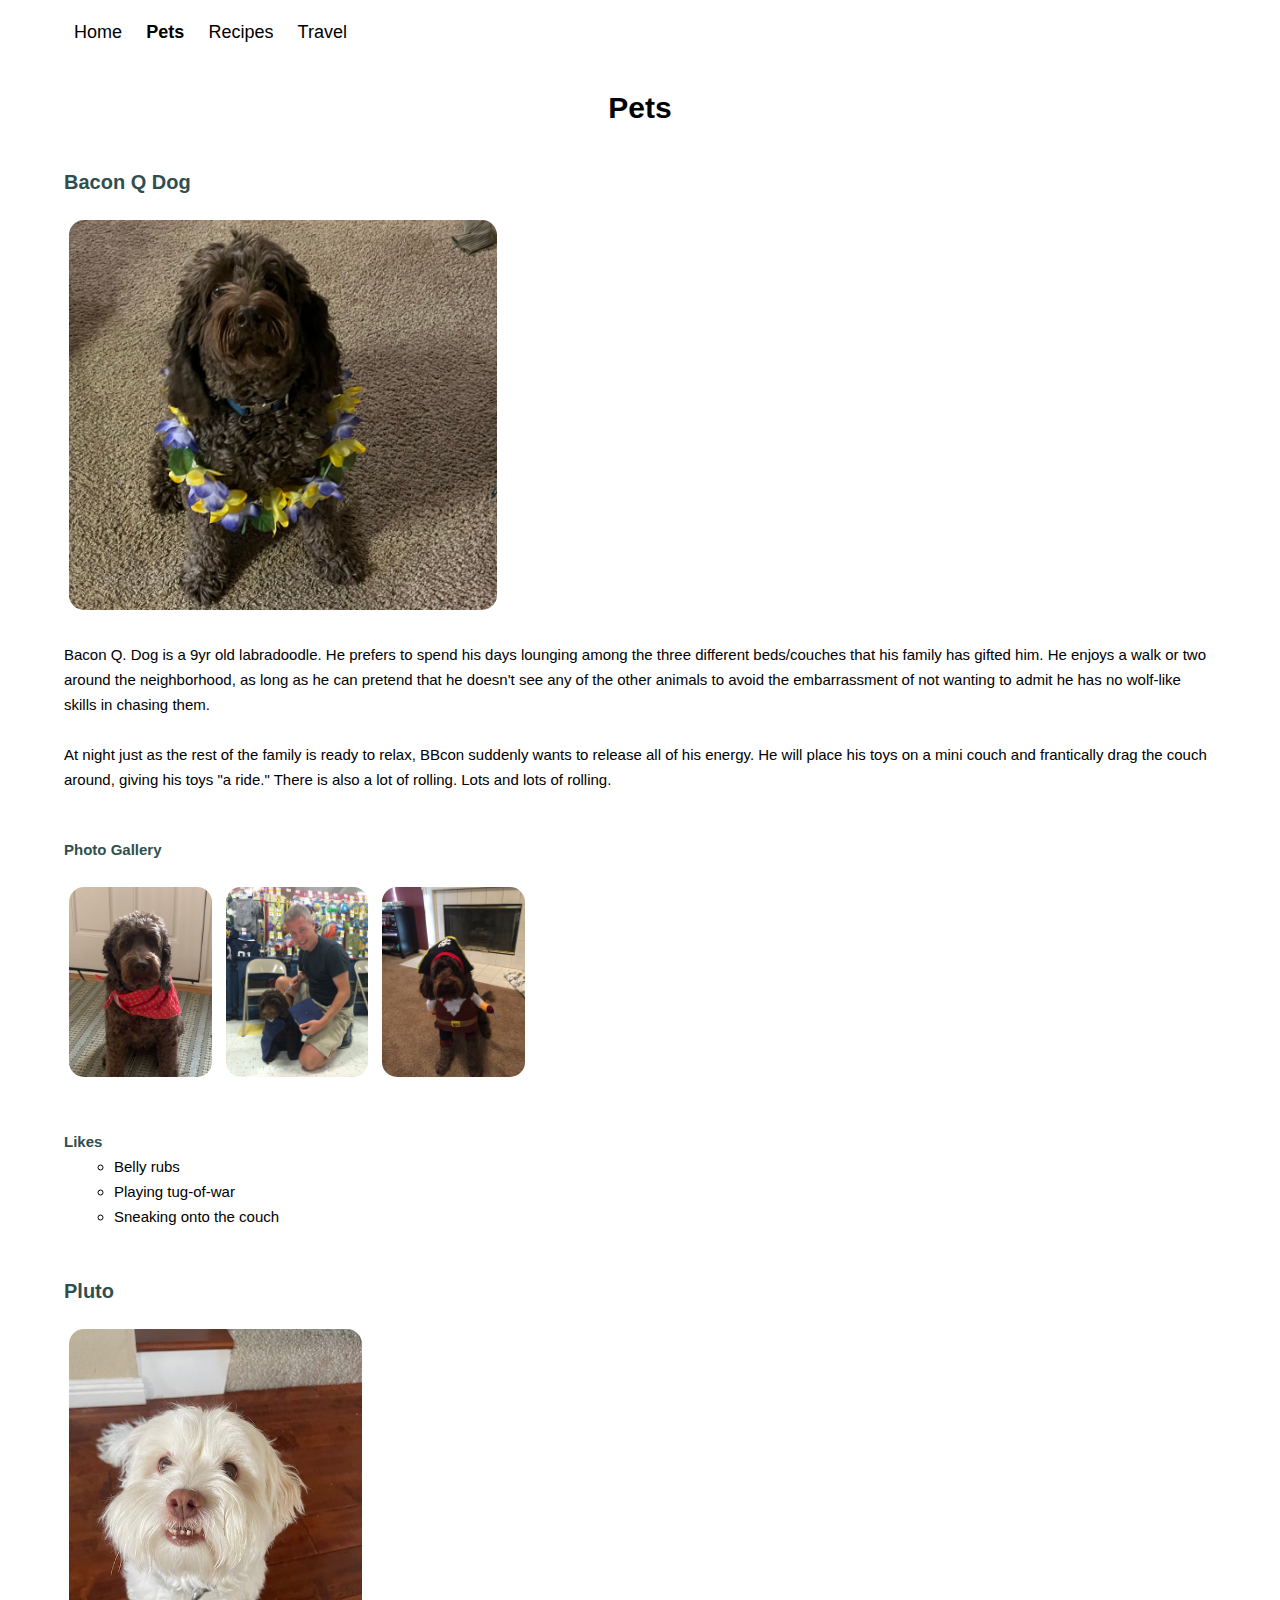
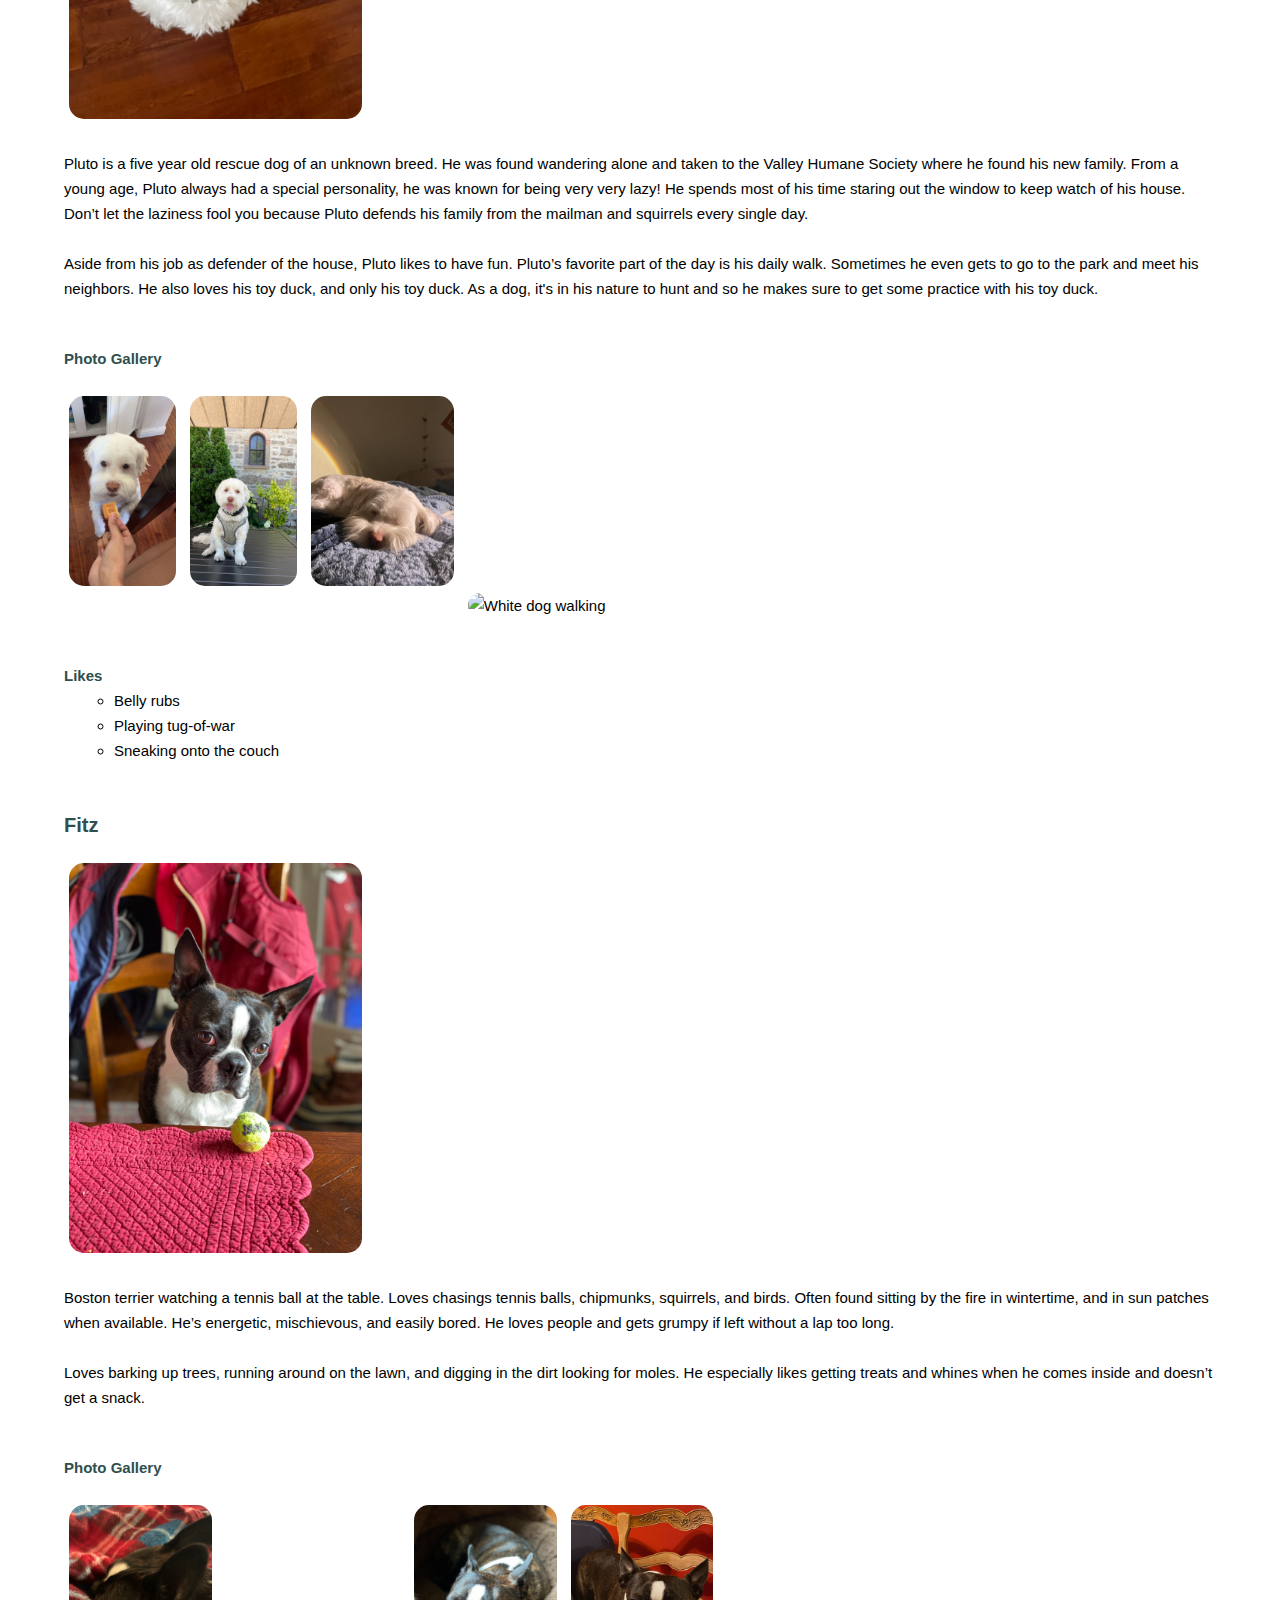
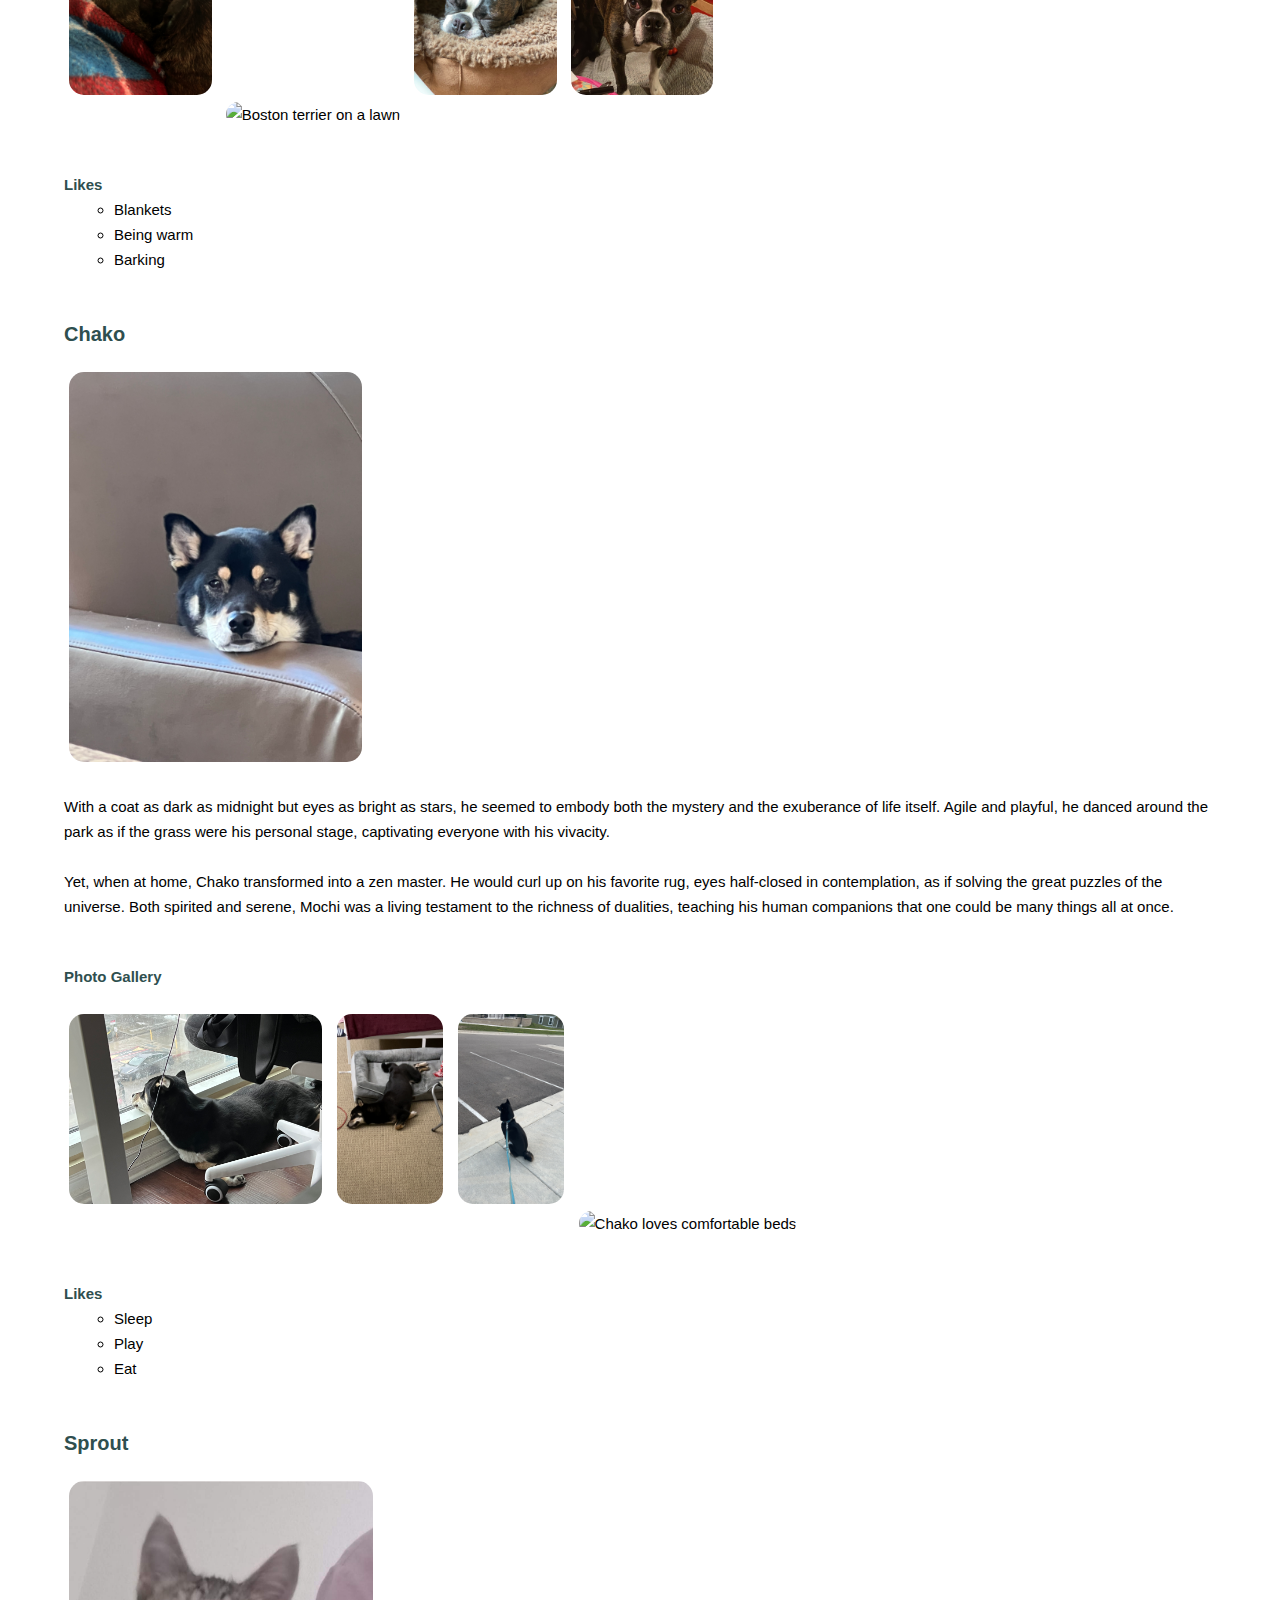
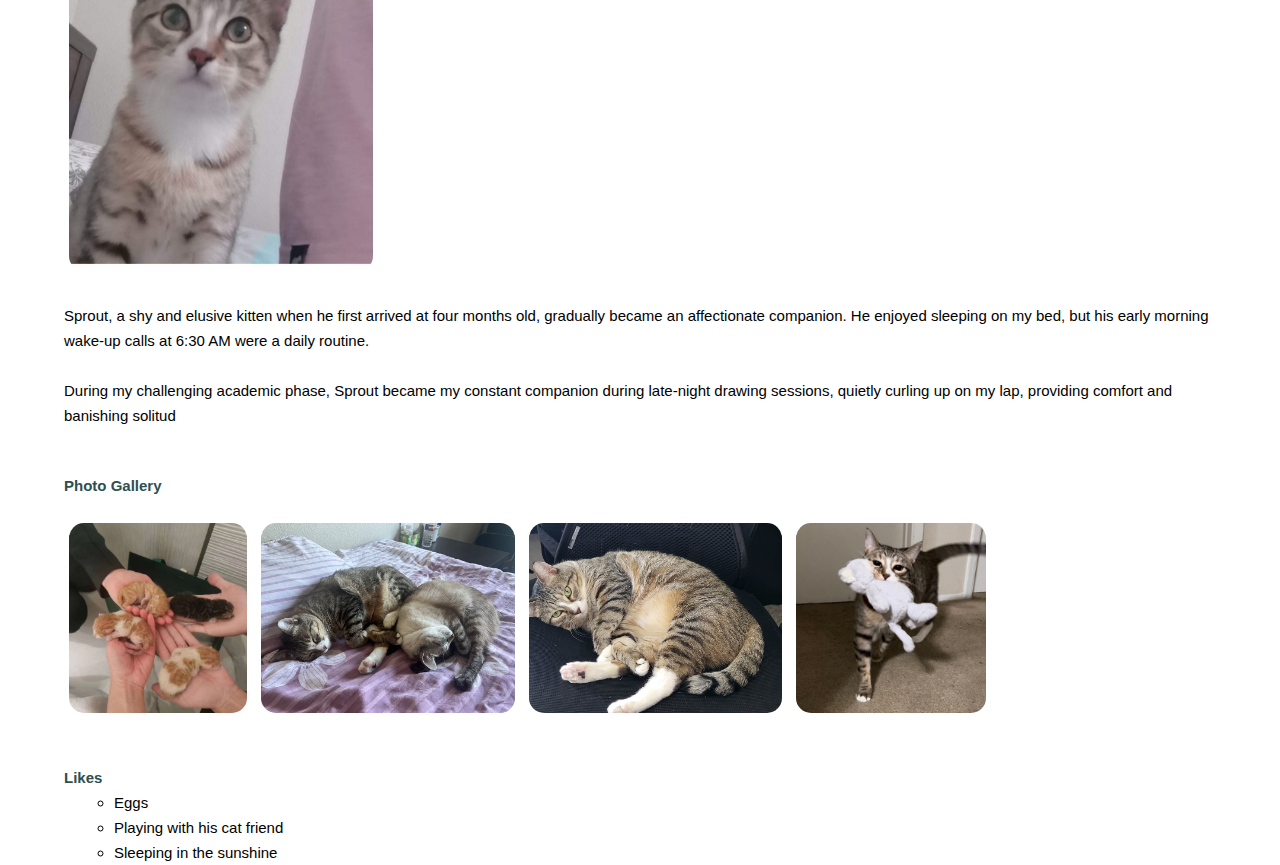
==== pets.html @ c5169501 "Add files via upload" ====
<!DOCTYPE html>
<html lang="en">
<head>
    <meta charset="UTF-8">
    <meta name="viewport" content="width=device-width, initial-scale=1.0">
    <link rel="stylesheet" href="css/reset.css">
    <link rel="stylesheet" href="css/style.css">
    <title>Pets</title>
</head>
<body>
    <header>
        <a href="#main" class="skip">Skip to Main Content</a>
        <nav>
            <ul>
                <li><a href = "index.html">Home</a></li>
                <li><a class="active" href = "pets.html">Pets</a></li>
                <li><a href = "recipes.html">Recipes</a></li>
                <li><a href = "travel.html">Travel</a></li>
            </ul>
        </nav>
    </header>

    <main id="main">
        <h1>Pets</h1>
        <div>
            <h2>Bacon Q Dog</h2>
            <img class="main-img" src="images/bacon.jpg" alt="Brown labradoodle wearing colorful lei">

            <p>Bacon Q. Dog is a 9yr old labradoodle. He prefers to spend his days lounging among the three different beds/couches that his family has gifted him. He enjoys a walk or two around the neighborhood, as long as he can pretend that he doesn't see any of the other animals to avoid the embarrassment of not wanting to admit he has no wolf-like skills in chasing them.</p> 
            <P>At night just as the rest of the family is ready to relax, BBcon suddenly wants to release all of his energy. He will place his toys on a mini couch and frantically drag the couch around, giving his toys "a ride." There is also a lot of rolling. Lots and lots of rolling.</P>
            <h3>Photo Gallery</h3>
            <img src="images/bacon_bandana.JPG" alt = "Brown labradoodle wearing an orange bandana">
            <img src="images/bacon_graduation.JPG" alt="Small labradoodle puppy wearing a graduation cap and gown">
            <img src="images/bacon_halloween.JPG" alt="Brown labradoodle wearing a pirate costume">

            <h3>Likes</h3>
            <ul class="items">
                <li>Belly rubs</li>
                <li>Playing tug-of-war</li>
                <li>Sneaking onto the couch</li>
            </ul>
            <!-- Jackie Wolf -->
        
        </div>

        <div>
            <h2>Pluto</h2>
            <img class="main-img" src="images/pluto.jpg" alt="White dog looking up at camera">

            <p>Pluto is a five year old rescue dog of an unknown breed. He was found wandering alone and taken to the Valley Humane Society where he found his new family. From a young age, Pluto always had a special personality, he was known for being very very lazy! He spends most of his time staring out  the window to keep watch of his house. Don’t let the laziness fool you because Pluto defends his family from the mailman and squirrels every single day.</p> 
            <p>Aside from his job as defender of the house, Pluto likes to have fun. Pluto’s favorite part of the day is his daily walk. Sometimes he even gets to go to the park and meet his neighbors. He also loves his toy duck, and only his toy duck. As a dog, it's in his nature to hunt and so he makes sure to get some practice with his toy duck.</p>
            <h3>Photo Gallery</h3>
            <img src="images/pluto_cookie.JPG" alt = "White dog looking at cookie">
            <img src="images/pluto_sitting.jpg" alt="White dog sitting on bench">
            <img src="images/pluto_sleeping.jpg" alt="White dog sleeping">
            <img src="images/pluto_walk.jpg" alt="White dog walking">

            <h3>Likes</h3>
            <ul class="items">
                <li>Belly rubs</li>
                <li>Playing tug-of-war</li>
                <li>Sneaking onto the couch</li>
            </ul>
        </div>

        <div>
            <h2>Fitz</h2>
            <img class="main-img" src="images/Fitz.jpeg" alt="Boston terrier looking at camera">

            <p>Boston terrier watching a tennis ball at the table.
            Loves chasings tennis balls, chipmunks, squirrels, and birds. Often found sitting by the fire in wintertime, and in
            sun patches when available. He’s energetic, mischievous, and easily bored. He loves people and gets grumpy if left
            without a lap too long.</p> 
            <p>Loves barking up trees, running around on the lawn, and digging in the dirt looking for moles. He especially likes
            getting treats and whines when he comes inside and doesn’t get a snack.</p>
            <h3>Photo Gallery</h3>
            <img src="images/Fitz_laying_in_bed.jpeg" alt = "Boston terrier laying in bed">
            <img src="images/Fitz_on_the_lawn.jpeg" alt="Boston terrier on a lawn">
            <img src="images/Fitz_sleeping.jpeg" alt="Boston terrier sleeping">
            <img src="images/Fitz_standing_on_chair.jpeg" alt="Boston terrier standing on a chair">

            <h3>Likes</h3>
            <ul class="items">
                <li>Blankets</li>
                <li>Being warm</li>
                <li>Barking</li>
            </ul>
        </div>

        <div>
            <h2>Chako</h2>
            <img class="main-img" src="images/Chako1.jpg" alt="Shiba Inu looking at camera">

            <p>With a coat as dark as midnight but eyes as bright as stars, he seemed to embody both the mystery and the exuberance of life itself. Agile and playful, he danced around the park as if the grass were his personal stage, captivating everyone with his vivacity.</p> 
            <p>Yet, when at home, Chako transformed into a zen master. He would curl up on his favorite rug, eyes half-closed in contemplation, as if solving the great puzzles of the universe. Both spirited and serene, Mochi was a living testament to the richness of dualities, teaching his human companions that one could be many things all at once.</p>
            <h3>Photo Gallery</h3>
            <img src="images/Chako2.jpg" alt = "Chako is lazy but still wants to look outside">
            <img src="images/Chako3.jpg" alt= "Chako is so tired and he is having a good night's sleep">
            <img src="images/Chako4.jpg" alt= "Chako doesn’t want to move, so he sits there and watches">
            <img src="images/Chako5.jpg" alt= "Chako loves comfortable beds">

            <h3>Likes</h3>
            <ul class="items">
                <li>Sleep</li>
                <li>Play</li>
                <li>Eat</li>
            </ul>
        </div>
        
        <div>
            <h2>Sprout</h2>
            <img class="main-img" src="images/Sprout.jpg" alt="Cat looking at camera">

            <p>Sprout, a shy and elusive kitten when he first arrived at four months old, gradually became an affectionate companion. He enjoyed sleeping on my bed, but his early morning wake-up calls at 6:30 AM were a daily routine.</p> 
            <p>During my challenging academic phase, Sprout became my constant companion during late-night drawing sessions, quietly curling up on my lap, providing comfort and banishing solitud</p>
            <h3>Photo Gallery</h3>
            <img src="images/Sprout_Baby.jpg" alt = "Photos of Sprout when he was born with his siblings">
            <img src="images/Sprout_brothers.jpg" alt= "Sprout with his brother cats">
            <img src="images/Sprout_lying.jpg" alt= "He likes lying and sleeping in my chair and he doesn't like that I always work at night">
            <img src="images/Sprout_toy.jpg" alt= "He likes to share his favorite toy with me, carrying it and offering it to me">

            <h3>Likes</h3>
            <ul class="items">
                <li>Eggs</li>
                <li>Playing with his cat friend</li>
                <li>Sleeping in the sunshine</li>
            </ul>
        </div>

    </main>
    
    <footer></footer>
</body>
</html>
---- css/style.css ----
.skip{
    left: 50%;
    position: absolute;
    transform: translateY(-200%);
}

.skip{
    height: 30px;
    left: 50%;
    padding: 8px;
    position: absolute;
    transform: translateY(-200%);
    transition: transform 0.3s;
}

.skip:focus{
    transform: translateY(0%);
}

nav{
    margin-top: 20px;
}

nav ul li{
    display: inline;
    padding: 3px 10px 3px 10px;
    margin: 5px 0px 5px 0px;
    font-size: 18px;
}

nav ul li:hover{
    color: #2c9e9e;
}

.active{
    font-weight: bold;
}

body{
    margin-left: 5%;
    margin-right: 5%;
    font-size: 15px;
    font-family: "Century Gothic", Arial, Helvetica, sans-serif;
    line-height: 25px;
}

h1{
    font-size: 30px;
    font-weight: bold;
    font-family: "Century Gothic", Arial, Helvetica, sans-serif;
    text-align: center;
    margin-top: 50px;
}

h2{
    font-size: 20px;
    font-weight: bold;
    font-family: "Century Gothic", Arial, Helvetica, sans-serif;
    color:darkslategray;
    margin-top: 50px;
}

h3{
    font-size: 15px;
    font-weight: bold;
    font-family: "Century Gothic", Arial, Helvetica, sans-serif;
    color:#2f4f4f;
    margin-top: 20px;
}

p{
    font-size: 15px;
    font-family: "Century Gothic", Arial, Helvetica, sans-serif;
    line-height: 25px;
    padding-bottom: 25px;
}

img{
    padding: 5px;
    margin: 20px 0px 20px 0px;
    border-radius: 20px;
    height: 200px;
}

.main-img{
    padding: 5px;
    margin: 20px 0px 20px 0px;
    border-radius: 20px;
    height: 400px;
}

.items{
    margin-left: 50px;
    list-style-type: circle;
}

.home-img{
    padding: 5px;
    margin: 30px 0px 30px 0px;
    border-radius: 20px;
    height: 300px;
}
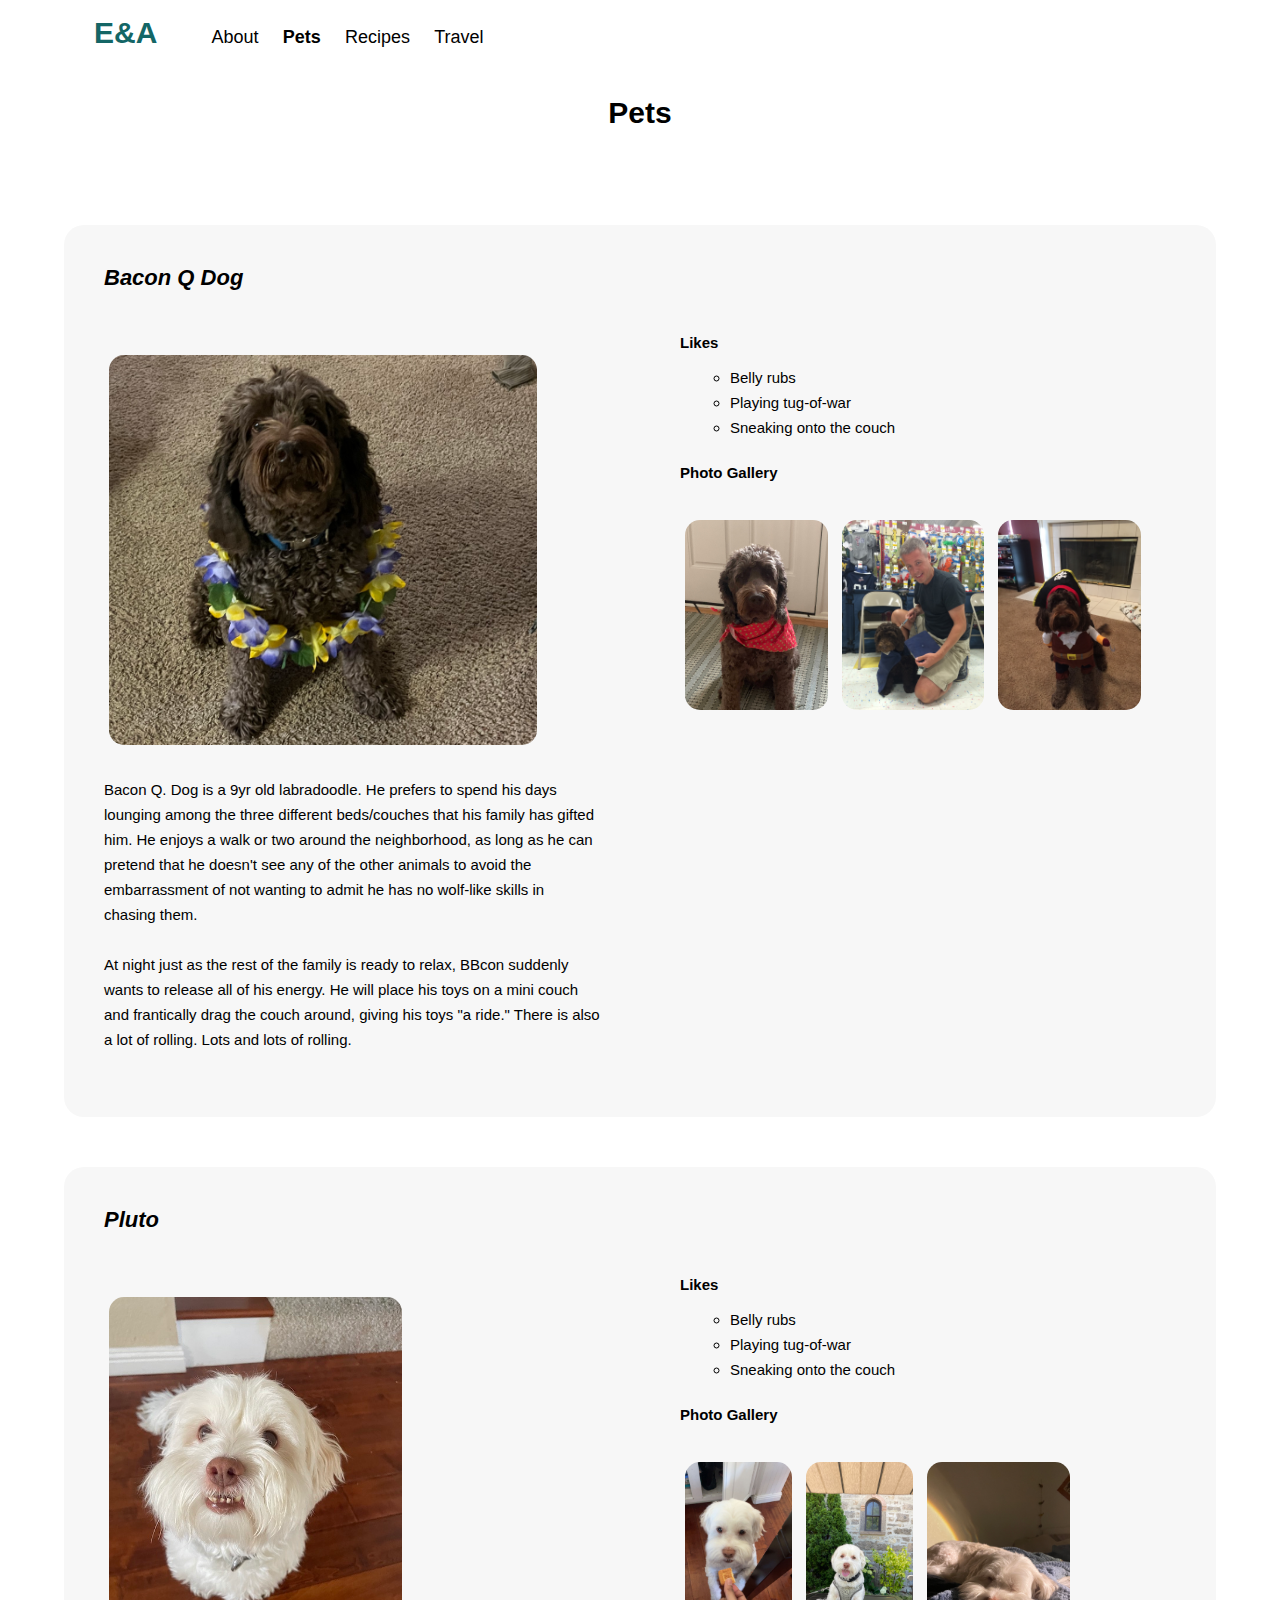
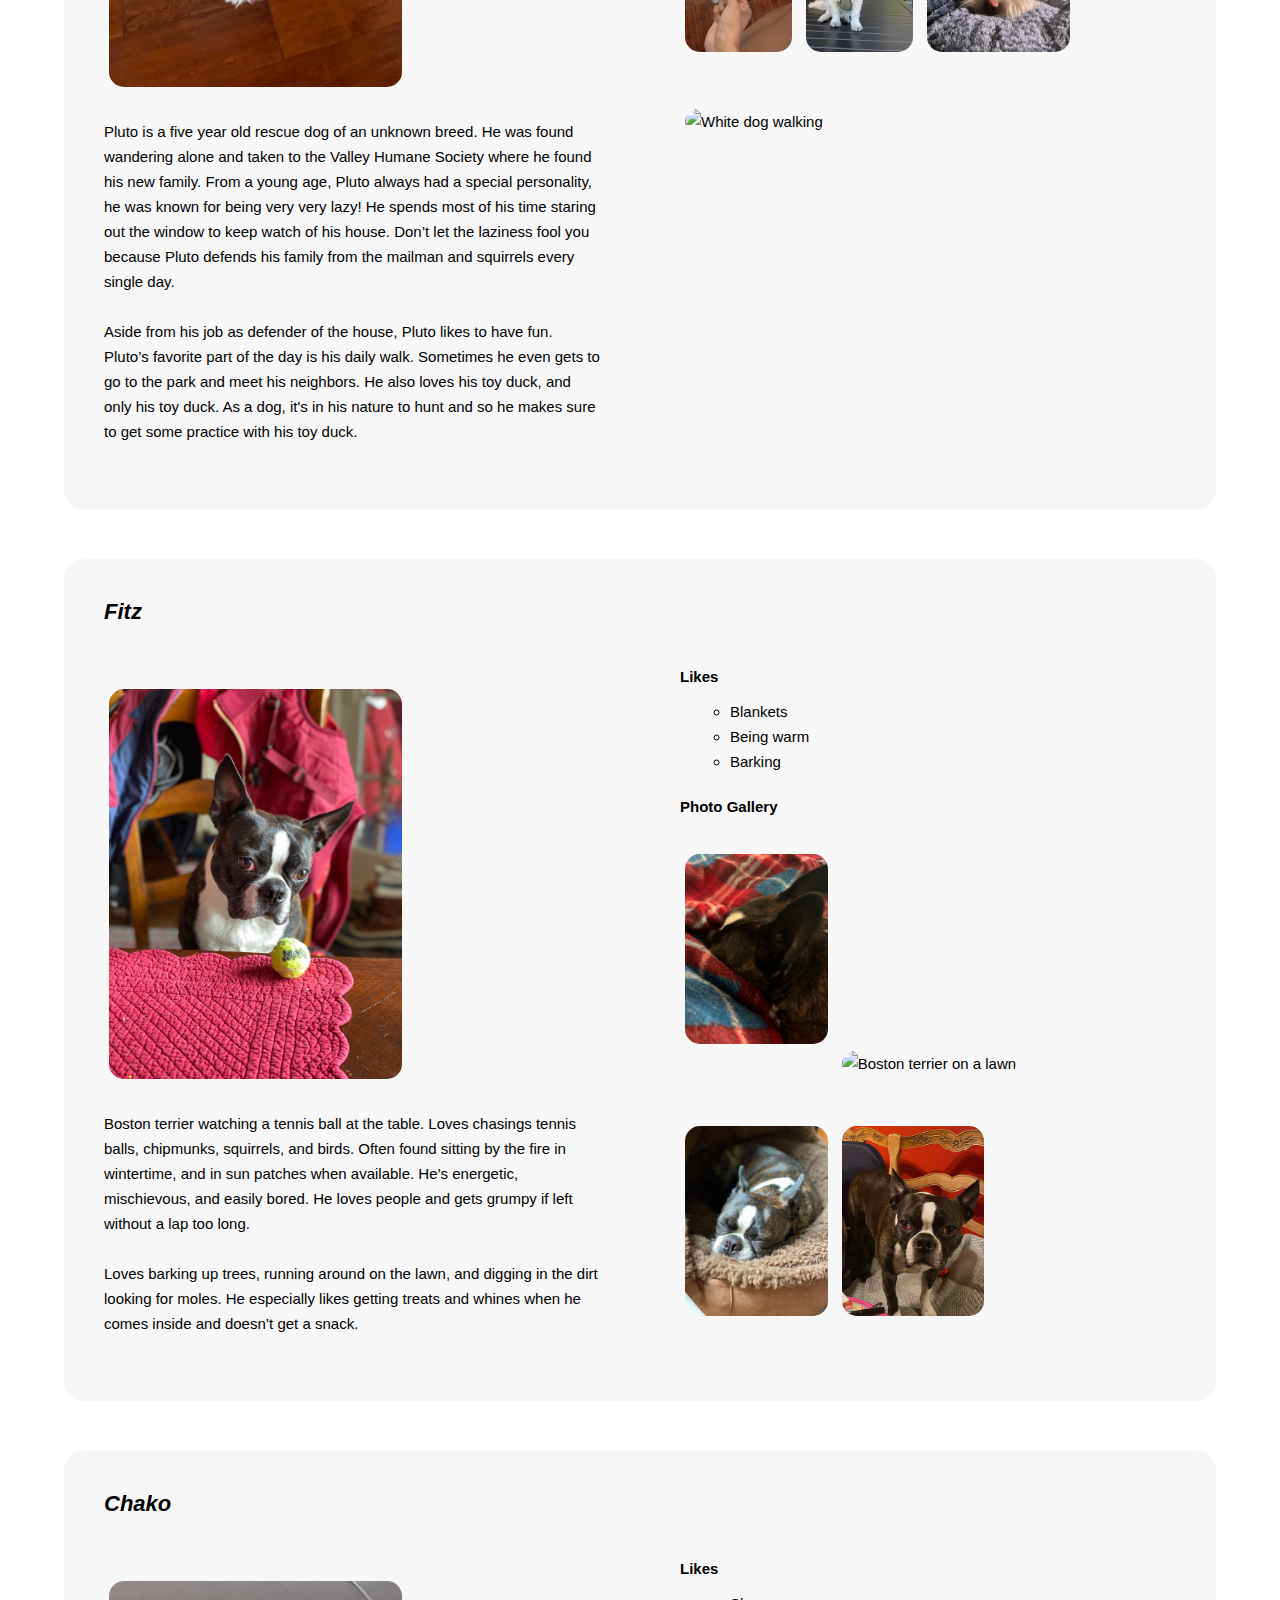
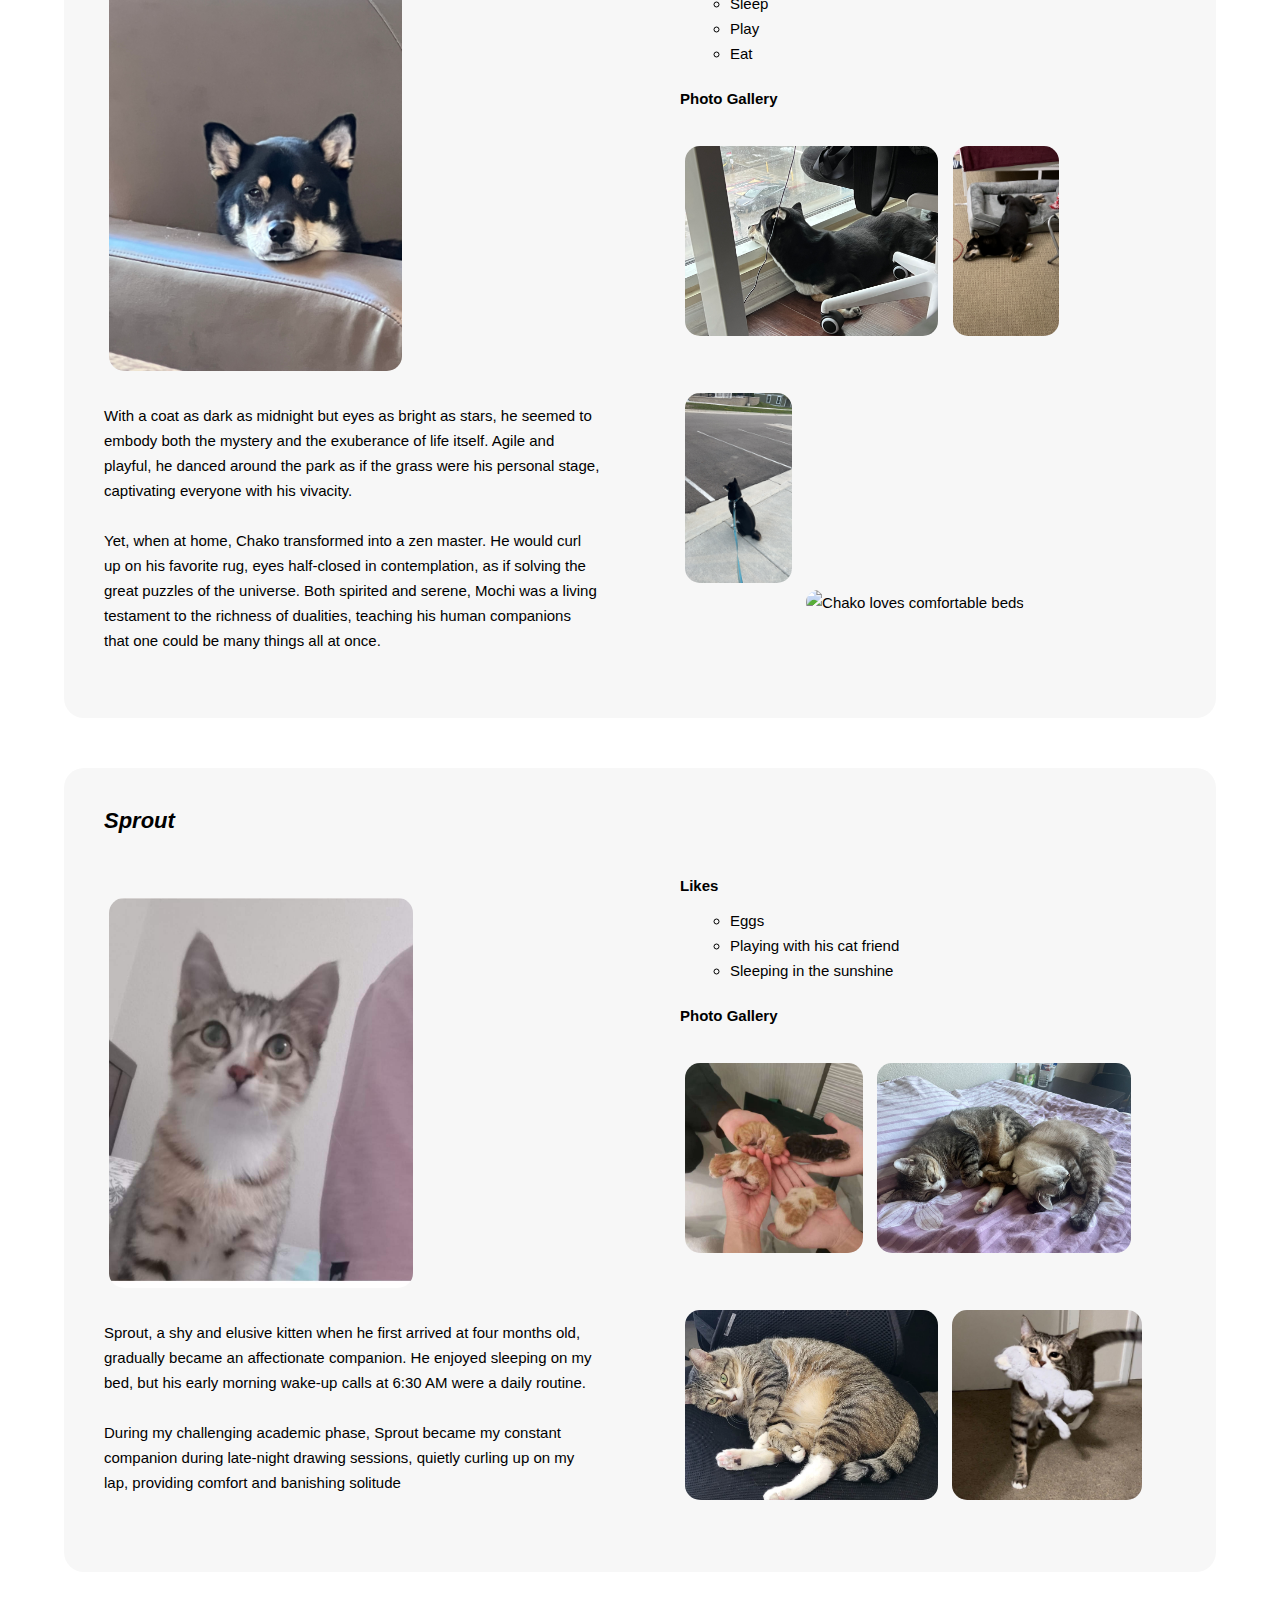
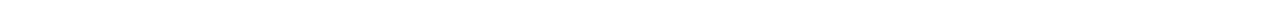
==== commit 1ebee24c: "Add files via upload" ====
--- a/pets.html
+++ b/pets.html
@@ -12,7 +12,8 @@
         <a href="#main" class="skip">Skip to Main Content</a>
         <nav>
             <ul>
-                <li><a href = "index.html">Home</a></li>
+                <li><a class="logo" href = "index.html">E&A</a></li>
+                <li><a href = "index.html">About</a></li>
                 <li><a class="active" href = "pets.html">Pets</a></li>
                 <li><a href = "recipes.html">Recipes</a></li>
                 <li><a href = "travel.html">Travel</a></li>
@@ -22,109 +23,145 @@
 
     <main id="main">
         <h1>Pets</h1>
-        <div>
-            <h2>Bacon Q Dog</h2>
-            <img class="main-img" src="images/bacon.jpg" alt="Brown labradoodle wearing colorful lei">
 
-            <p>Bacon Q. Dog is a 9yr old labradoodle. He prefers to spend his days lounging among the three different beds/couches that his family has gifted him. He enjoys a walk or two around the neighborhood, as long as he can pretend that he doesn't see any of the other animals to avoid the embarrassment of not wanting to admit he has no wolf-like skills in chasing them.</p> 
-            <P>At night just as the rest of the family is ready to relax, BBcon suddenly wants to release all of his energy. He will place his toys on a mini couch and frantically drag the couch around, giving his toys "a ride." There is also a lot of rolling. Lots and lots of rolling.</P>
-            <h3>Photo Gallery</h3>
-            <img src="images/bacon_bandana.JPG" alt = "Brown labradoodle wearing an orange bandana">
-            <img src="images/bacon_graduation.JPG" alt="Small labradoodle puppy wearing a graduation cap and gown">
-            <img src="images/bacon_halloween.JPG" alt="Brown labradoodle wearing a pirate costume">
+        <div class="grid-container">
+            <div class="grid-header">
+                <h2>Bacon Q Dog</h2>
+            </div>
 
-            <h3>Likes</h3>
-            <ul class="items">
-                <li>Belly rubs</li>
-                <li>Playing tug-of-war</li>
-                <li>Sneaking onto the couch</li>
-            </ul>
-            <!-- Jackie Wolf -->
-        
+            <div class="grid-item">
+                <img class="main-img" src="images/bacon.jpg" alt="Brown labradoodle wearing colorful lei">
+
+                <p>Bacon Q. Dog is a 9yr old labradoodle. He prefers to spend his days lounging among the three different beds/couches that his family has gifted him. He enjoys a walk or two around the neighborhood, as long as he can pretend that he doesn't see any of the other animals to avoid the embarrassment of not wanting to admit he has no wolf-like skills in chasing them.</p> 
+                <P>At night just as the rest of the family is ready to relax, BBcon suddenly wants to release all of his energy. He will place his toys on a mini couch and frantically drag the couch around, giving his toys "a ride." There is also a lot of rolling. Lots and lots of rolling.</P>
+            </div>
+
+            <div class="grid-item">
+                <h3>Likes</h3>
+                    <ul class="items">
+                        <li>Belly rubs</li>
+                        <li>Playing tug-of-war</li>
+                        <li>Sneaking onto the couch</li>
+                    </ul>   
+            
+                <h3>Photo Gallery</h3>
+                    <img src="images/bacon_bandana.JPG" alt = "Brown labradoodle wearing an orange bandana">
+                    <img src="images/bacon_graduation.JPG" alt="Small labradoodle puppy wearing a graduation cap and gown">
+                    <img src="images/bacon_halloween.JPG" alt="Brown labradoodle wearing a pirate costume">
+            </div>                 
         </div>
 
-        <div>
-            <h2>Pluto</h2>
-            <img class="main-img" src="images/pluto.jpg" alt="White dog looking up at camera">
+        <div class="grid-container" id="pluto">
+            <div class="grid-header">
+                <h2>Pluto</h2>
+            </div>
 
-            <p>Pluto is a five year old rescue dog of an unknown breed. He was found wandering alone and taken to the Valley Humane Society where he found his new family. From a young age, Pluto always had a special personality, he was known for being very very lazy! He spends most of his time staring out  the window to keep watch of his house. Don’t let the laziness fool you because Pluto defends his family from the mailman and squirrels every single day.</p> 
-            <p>Aside from his job as defender of the house, Pluto likes to have fun. Pluto’s favorite part of the day is his daily walk. Sometimes he even gets to go to the park and meet his neighbors. He also loves his toy duck, and only his toy duck. As a dog, it's in his nature to hunt and so he makes sure to get some practice with his toy duck.</p>
-            <h3>Photo Gallery</h3>
-            <img src="images/pluto_cookie.JPG" alt = "White dog looking at cookie">
-            <img src="images/pluto_sitting.jpg" alt="White dog sitting on bench">
-            <img src="images/pluto_sleeping.jpg" alt="White dog sleeping">
-            <img src="images/pluto_walk.jpg" alt="White dog walking">
+            <div class="grid-item">
+                <img class="main-img" src="images/pluto.jpg" alt="White dog looking up at camera">
 
-            <h3>Likes</h3>
-            <ul class="items">
-                <li>Belly rubs</li>
-                <li>Playing tug-of-war</li>
-                <li>Sneaking onto the couch</li>
-            </ul>
+                <p>Pluto is a five year old rescue dog of an unknown breed. He was found wandering alone and taken to the Valley Humane Society where he found his new family. From a young age, Pluto always had a special personality, he was known for being very very lazy! He spends most of his time staring out  the window to keep watch of his house. Don’t let the laziness fool you because Pluto defends his family from the mailman and squirrels every single day.</p> 
+                <p>Aside from his job as defender of the house, Pluto likes to have fun. Pluto’s favorite part of the day is his daily walk. Sometimes he even gets to go to the park and meet his neighbors. He also loves his toy duck, and only his toy duck. As a dog, it's in his nature to hunt and so he makes sure to get some practice with his toy duck.</p>
+            </div>
+
+            <div class="grid-item">
+                <h3>Likes</h3>
+                    <ul class="items">
+                        <li>Belly rubs</li>
+                        <li>Playing tug-of-war</li>
+                        <li>Sneaking onto the couch</li>
+                    </ul>
+
+                <h3>Photo Gallery</h3>
+                    <img src="images/pluto_cookie.JPG" alt = "White dog looking at cookie">
+                    <img src="images/pluto_sitting.jpg" alt="White dog sitting on bench">
+                    <img src="images/pluto_sleeping.jpg" alt="White dog sleeping">
+                    <img src="images/pluto_walk.jpg" alt="White dog walking">
+            </div>
         </div>
 
-        <div>
-            <h2>Fitz</h2>
-            <img class="main-img" src="images/Fitz.jpeg" alt="Boston terrier looking at camera">
+        <div class="grid-container">
+            <div class="grid-header">
+                <h2>Fitz</h2>
+            </div>
 
-            <p>Boston terrier watching a tennis ball at the table.
-            Loves chasings tennis balls, chipmunks, squirrels, and birds. Often found sitting by the fire in wintertime, and in
-            sun patches when available. He’s energetic, mischievous, and easily bored. He loves people and gets grumpy if left
-            without a lap too long.</p> 
-            <p>Loves barking up trees, running around on the lawn, and digging in the dirt looking for moles. He especially likes
-            getting treats and whines when he comes inside and doesn’t get a snack.</p>
-            <h3>Photo Gallery</h3>
-            <img src="images/Fitz_laying_in_bed.jpeg" alt = "Boston terrier laying in bed">
-            <img src="images/Fitz_on_the_lawn.jpeg" alt="Boston terrier on a lawn">
-            <img src="images/Fitz_sleeping.jpeg" alt="Boston terrier sleeping">
-            <img src="images/Fitz_standing_on_chair.jpeg" alt="Boston terrier standing on a chair">
+            <div class="grid-item">
+                <img class="main-img" src="images/Fitz.jpeg" alt="Boston terrier looking at camera">
 
-            <h3>Likes</h3>
-            <ul class="items">
-                <li>Blankets</li>
-                <li>Being warm</li>
-                <li>Barking</li>
-            </ul>
+                <p>Boston terrier watching a tennis ball at the table.
+                Loves chasings tennis balls, chipmunks, squirrels, and birds. Often found sitting by the fire in wintertime, and in
+                sun patches when available. He’s energetic, mischievous, and easily bored. He loves people and gets grumpy if left
+                without a lap too long.</p> 
+                <p>Loves barking up trees, running around on the lawn, and digging in the dirt looking for moles. He especially likes
+                getting treats and whines when he comes inside and doesn’t get a snack.</p>
+            </div>
+
+            <div class="grid-item">
+                <h3>Likes</h3>
+                    <ul class="items">
+                        <li>Blankets</li>
+                        <li>Being warm</li>
+                        <li>Barking</li>
+                    </ul>
+                <h3>Photo Gallery</h3>
+                    <img src="images/Fitz_laying_in_bed.jpeg" alt = "Boston terrier laying in bed">
+                    <img src="images/Fitz_on_the_lawn.jpeg" alt="Boston terrier on a lawn">
+                    <img src="images/Fitz_sleeping.jpeg" alt="Boston terrier sleeping">
+                    <img src="images/Fitz_standing_on_chair.jpeg" alt="Boston terrier standing on a chair">
+            </div>
         </div>
 
-        <div>
-            <h2>Chako</h2>
-            <img class="main-img" src="images/Chako1.jpg" alt="Shiba Inu looking at camera">
+        <div class="grid-container">
+            <div class="grid-header">
+                <h2>Chako</h2>
+            </div>
 
-            <p>With a coat as dark as midnight but eyes as bright as stars, he seemed to embody both the mystery and the exuberance of life itself. Agile and playful, he danced around the park as if the grass were his personal stage, captivating everyone with his vivacity.</p> 
-            <p>Yet, when at home, Chako transformed into a zen master. He would curl up on his favorite rug, eyes half-closed in contemplation, as if solving the great puzzles of the universe. Both spirited and serene, Mochi was a living testament to the richness of dualities, teaching his human companions that one could be many things all at once.</p>
-            <h3>Photo Gallery</h3>
-            <img src="images/Chako2.jpg" alt = "Chako is lazy but still wants to look outside">
-            <img src="images/Chako3.jpg" alt= "Chako is so tired and he is having a good night's sleep">
-            <img src="images/Chako4.jpg" alt= "Chako doesn’t want to move, so he sits there and watches">
-            <img src="images/Chako5.jpg" alt= "Chako loves comfortable beds">
+            <div class="grid-item">
+                <img class="main-img" src="images/Chako1.jpg" alt="Shiba Inu looking at camera">
 
-            <h3>Likes</h3>
-            <ul class="items">
-                <li>Sleep</li>
-                <li>Play</li>
-                <li>Eat</li>
-            </ul>
+                <p>With a coat as dark as midnight but eyes as bright as stars, he seemed to embody both the mystery and the exuberance of life itself. Agile and playful, he danced around the park as if the grass were his personal stage, captivating everyone with his vivacity.</p> 
+                <p>Yet, when at home, Chako transformed into a zen master. He would curl up on his favorite rug, eyes half-closed in contemplation, as if solving the great puzzles of the universe. Both spirited and serene, Mochi was a living testament to the richness of dualities, teaching his human companions that one could be many things all at once.</p>
+            </div>
+
+            <div class="grid-item">
+                <h3>Likes</h3>
+                    <ul class="items">
+                        <li>Sleep</li>
+                        <li>Play</li>
+                        <li>Eat</li>
+                    </ul>
+                <h3>Photo Gallery</h3>
+                    <img src="images/Chako2.jpg" alt = "Chako is lazy but still wants to look outside">
+                    <img src="images/Chako3.jpg" alt= "Chako is so tired and he is having a good night's sleep">
+                    <img src="images/Chako4.jpg" alt= "Chako doesn’t want to move, so he sits there and watches">
+                    <img src="images/Chako5.jpg" alt= "Chako loves comfortable beds">
+            </div>
         </div>
         
-        <div>
-            <h2>Sprout</h2>
-            <img class="main-img" src="images/Sprout.jpg" alt="Cat looking at camera">
+        <div class="grid-container">
+            <div class="grid-header">
+                <h2>Sprout</h2>
+            </div>
 
-            <p>Sprout, a shy and elusive kitten when he first arrived at four months old, gradually became an affectionate companion. He enjoyed sleeping on my bed, but his early morning wake-up calls at 6:30 AM were a daily routine.</p> 
-            <p>During my challenging academic phase, Sprout became my constant companion during late-night drawing sessions, quietly curling up on my lap, providing comfort and banishing solitud</p>
-            <h3>Photo Gallery</h3>
-            <img src="images/Sprout_Baby.jpg" alt = "Photos of Sprout when he was born with his siblings">
-            <img src="images/Sprout_brothers.jpg" alt= "Sprout with his brother cats">
-            <img src="images/Sprout_lying.jpg" alt= "He likes lying and sleeping in my chair and he doesn't like that I always work at night">
-            <img src="images/Sprout_toy.jpg" alt= "He likes to share his favorite toy with me, carrying it and offering it to me">
+            <div class="grid-item">
+                <img class="main-img" src="images/Sprout.jpg" alt="Cat looking at camera">
 
-            <h3>Likes</h3>
-            <ul class="items">
-                <li>Eggs</li>
-                <li>Playing with his cat friend</li>
-                <li>Sleeping in the sunshine</li>
-            </ul>
+                <p>Sprout, a shy and elusive kitten when he first arrived at four months old, gradually became an affectionate companion. He enjoyed sleeping on my bed, but his early morning wake-up calls at 6:30 AM were a daily routine.</p> 
+                <p>During my challenging academic phase, Sprout became my constant companion during late-night drawing sessions, quietly curling up on my lap, providing comfort and banishing solitude</p>
+            </div>
+
+            <div class="grid-item">
+                <h3>Likes</h3>
+                    <ul class="items">
+                        <li>Eggs</li>
+                        <li>Playing with his cat friend</li>
+                        <li>Sleeping in the sunshine</li>
+                    </ul>
+                <h3>Photo Gallery</h3>
+                    <img src="images/Sprout_Baby.jpg" alt = "Photos of Sprout when he was born with his siblings">
+                    <img src="images/Sprout_brothers.jpg" alt= "Sprout with his brother cats">
+                    <img src="images/Sprout_lying.jpg" alt= "He likes lying and sleeping in my chair and he doesn't like that I always work at night">
+                    <img src="images/Sprout_toy.jpg" alt= "He likes to share his favorite toy with me, carrying it and offering it to me">
+            </div>                
         </div>
 
     </main>
--- a/css/style.css
+++ b/css/style.css
@@ -1,20 +1,18 @@
 .skip{
-    left: 50%;
     position: absolute;
-    transform: translateY(-200%);
-}
-
-.skip{
-    height: 30px;
-    left: 50%;
-    padding: 8px;
-    position: absolute;
-    transform: translateY(-200%);
-    transition: transform 0.3s;
+    left: -10000px;
+    top: auto;
+    width: 1px;
+    height: 1px;
+    overflow: hidden;
 }
 
 .skip:focus{
-    transform: translateY(0%);
+    position: static;
+    width: auto;
+    height: auto;
+    color: blue;
+    font-weight: bold;
 }
 
 nav{
@@ -30,10 +28,26 @@
 
 nav ul li:hover{
     color: #2c9e9e;
+    font-weight: bold;
+    transition: 0.15s;
 }
 
 .active{
     font-weight: bold;
+}
+
+.logo{
+    font-size: 30px;
+    font-weight: bold;
+    font-family: "Futura", "Trebuchet MS", Arial, sans-serif;
+    padding-right: 30px;
+    margin-left: 20px;
+    color: #146666;
+}
+
+.logo:hover{
+    color: #2c9e9e;
+    transition: 0.15s;
 }
 
 body{
@@ -49,23 +63,24 @@
     font-weight: bold;
     font-family: "Century Gothic", Arial, Helvetica, sans-serif;
     text-align: center;
-    margin-top: 50px;
+    padding: 50px 0px 50px 0px;
 }
 
 h2{
-    font-size: 20px;
+    font-size: 22px;
     font-weight: bold;
     font-family: "Century Gothic", Arial, Helvetica, sans-serif;
-    color:darkslategray;
-    margin-top: 50px;
+    font-style: italic;
+    /* color:darkslategray; */
+    padding-bottom: 20px;
 }
 
 h3{
     font-size: 15px;
     font-weight: bold;
     font-family: "Century Gothic", Arial, Helvetica, sans-serif;
-    color:#2f4f4f;
-    margin-top: 20px;
+    /* color:#2f4f4f; */
+    padding-bottom: 10px;
 }
 
 p{
@@ -79,29 +94,77 @@
     padding: 5px;
     margin: 20px 0px 20px 0px;
     border-radius: 20px;
-    height: 200px;
+    max-height: 200px;
+    width: auto;
+
 }
 
 .main-img{
     padding: 5px;
     margin: 20px 0px 20px 0px;
     border-radius: 20px;
-    height: 400px;
+    max-height: 400px;
+    width: auto;
 }
 
 .items{
     margin-left: 50px;
     list-style-type: circle;
+    padding-bottom: 20px;
+}
+
+.grid-container{
+    display: grid;
+    grid-template-columns: 1fr 1fr;
+    grid-column-gap: 20px;
+    grid-row-gap: 20px;
+    padding: 40px 10px 40px 10px;
+    margin: 50px 0px 50px 0px;
+    border-radius: 20px;
+    background-color: #f7f7f7;
+}
+
+.grid-item{
+    padding: 0px 30px 0px 30px;
+}
+
+.gallery, .grid-header{
+    grid-column: 1 / span 2;
+    padding: 0px 30px 0px 30px;
+}
+
+.home-grid{
+    display: grid;
+    grid-template-columns: 1fr 1fr;
+    grid-column-gap: 20px;
+    grid-row-gap: 20px;
+    text-align: center;
+    margin-left: 15%;
+    margin-right: 15%;
+}
+
+.welcome{
+    grid-column: 1 / span 2;
+    margin-bottom: 50px;
+}
+
+.sneakpeak{
+    grid-column: 1 / 3;
 }
 
 .home-img{
-    padding: 5px;
-    margin: 30px 0px 30px 0px;
+    padding: 10px;
     border-radius: 20px;
-    height: 300px;
+    max-height: 300px;
+    width: auto;
+}
+
+.home-img:hover{
+    opacity: 0.9;
+    transform: scale(1.05);
+    transition: 0.15s;
 }
 
 
 
 
-
